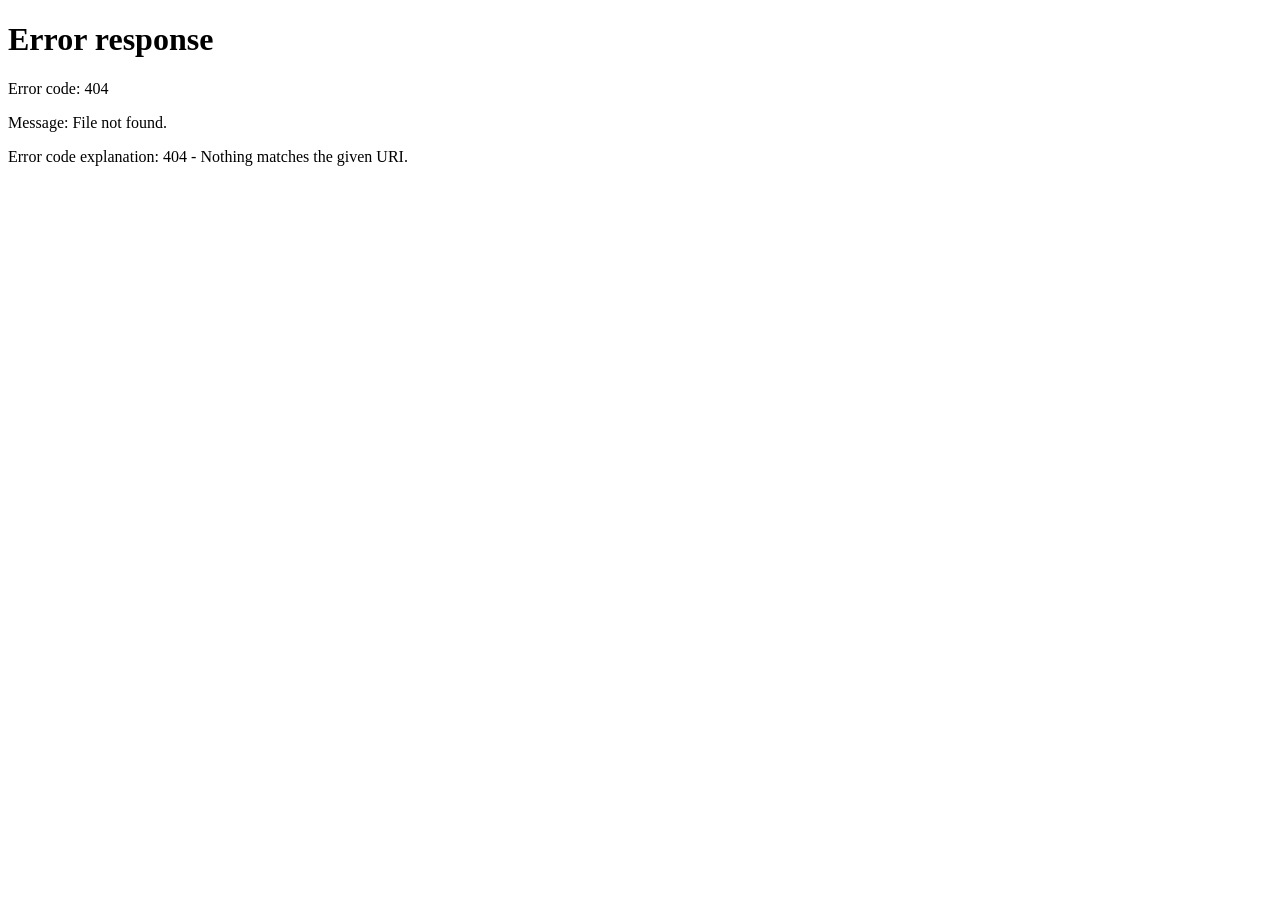
==== application-detail.html @ 020fc17c "Latest user website updates" ====
<!DOCTYPE html>
<html lang="en">
<head>
    <meta charset="UTF-8"><meta name="viewport" content="width=device-width, initial-scale=1.0">
    <title>Application Detail — EduKar</title>
    <link rel="stylesheet" href="css/style.css">
    <link rel="stylesheet" href="https://cdnjs.cloudflare.com/ajax/libs/font-awesome/6.5.1/css/all.min.css">
    <style>
        .app-page { width:100% !important; padding:16px 16px 40px !important; box-sizing:border-box !important; max-width:100% !important; margin:0 !important; }
        .app-section { background:transparent !important; border:none !important; box-shadow:none !important; margin-bottom:6px !important; }
        .timeline-step { text-align:center; position:relative; z-index:2; flex:1; }
        .timeline-dot { width:38px; height:38px; border-radius:50%; display:flex; align-items:center; justify-content:center; margin:0 auto; font-size:13px; font-weight:900; transition:all .3s; }
        .timeline-label { font-size:10px; font-weight:700; margin-top:6px; }
        .doc-card { padding:20px; border-radius:14px; text-align:center; transition:all .2s; }
        .doc-card:hover { transform:translateY(-2px); }
        .info-row { display:flex; justify-content:space-between; align-items:center; padding:10px 0; border-bottom:1px solid #F1F5F9; font-size:13px; }
        .info-row:last-child { border-bottom:none; }
    </style>
</head>
<body>
<div class="app-page" id="content"><div class="page-loader"><div class="loader"></div></div></div>
<script src="js/config.js"></script>
<script src="js/dashboard-nav.js"></script>
<script src="js/application-detail.js"></script>
</body>
</html>
---- css/style.css ----
@import url('https://fonts.googleapis.com/css2?family=Inter:wght@300;400;500;600;700;800;900&display=swap');

:root {
  --primary: #2E8B57; --primary-dark: #1C5E3D; --primary-light: #EAF7EE;
  --accent: #10B981; --navy: #0F172A; --slate-50: #F8FAFC; --slate-100: #F1F5F9;
  --slate-200: #E2E8F0; --slate-300: #CBD5E1; --slate-400: #94A3B8;
  --slate-500: #64748B; --slate-600: #475569; --slate-700: #334155;
  --slate-800: #1E293B; --red: #EF4444; --orange: #F97316; --radius: 16px;
  --shadow-sm: 0 1px 3px rgba(0,0,0,.06); --shadow-md: 0 4px 20px rgba(0,0,0,.08);
  --shadow-lg: 0 10px 40px rgba(0,0,0,.1); --transition: .3s cubic-bezier(.4,0,.2,1);
}

*, *::before, *::after { box-sizing: border-box; margin: 0; padding: 0; }
html { scroll-behavior: smooth; }
body { font-family: 'Inter', sans-serif; color: var(--slate-700); background: #fff; line-height: 1.6; -webkit-font-smoothing: antialiased; }
a { color: var(--primary); text-decoration: none; transition: color var(--transition); }
a:hover { color: var(--primary-dark); }
img { max-width: 100%; display: block; image-rendering: high-quality; -webkit-font-smoothing: antialiased; }
button { cursor: pointer; font-family: inherit; border: none; }
input, select, textarea { font-family: inherit; }

/* === UTILITY === */
.container { max-width: 1200px; margin: 0 auto; padding: 0 24px; }
.section { padding: 80px 0; }
.section--gray { background: var(--slate-50); }
.text-center { text-align: center; }
.hidden { display: none !important; }
.page-wrap { padding-top: 24px; padding-bottom: 60px; min-height: calc(100vh - 72px); }

/* === SEARCH BAR === */
.search-bar { position: relative; }
.search-bar__icon { position: absolute; left: 18px; top: 50%; transform: translateY(-50%); color: var(--slate-400); font-size: 16px; pointer-events: none; z-index: 1; }
.search-bar input { width: 100%; padding: 16px 20px 16px 48px; border: 2px solid var(--slate-200); border-radius: 14px; font-size: 15px; font-weight: 500; color: var(--navy); background: #fff; transition: all var(--transition); outline: none; }
.search-bar input:focus { border-color: var(--primary); box-shadow: 0 0 0 4px rgba(46,139,87,.1); }
.search-bar input::placeholder { color: var(--slate-400); font-weight: 500; }

/* === PAGE LOADER === */
.page-loader { display: flex; align-items: center; justify-content: center; padding: 60px; grid-column: 1 / -1; }
.loader { width: 40px; height: 40px; border: 4px solid var(--slate-200); border-top-color: var(--primary); border-radius: 50%; animation: spin .8s linear infinite; }

/* === ANIMATIONS === */
.fade-in { opacity: 0; transform: translateY(20px); transition: opacity .6s ease, transform .6s ease; }
.fade-in.visible { opacity: 1; transform: translateY(0); }
.slide-left { opacity: 0; transform: translateX(-30px); transition: all .6s ease; }
.slide-left.visible { opacity: 1; transform: translateX(0); }
.slide-right { opacity: 0; transform: translateX(30px); transition: all .6s ease; }
.slide-right.visible { opacity: 1; transform: translateX(0); }
.scale-in { opacity: 0; transform: scale(.9); transition: all .5s ease; }
.scale-in.visible { opacity: 1; transform: scale(1); }
.stagger-1 { transition-delay: .1s; }
.stagger-2 { transition-delay: .2s; }
.stagger-3 { transition-delay: .3s; }
.stagger-4 { transition-delay: .4s; }
.stagger-5 { transition-delay: .5s; }
@keyframes spin { to { transform: rotate(360deg); } }
@keyframes float { 0%,100% { transform: translateY(0); } 50% { transform: translateY(-10px); } }
@keyframes pulse { 0%,100% { opacity: 1; } 50% { opacity: .7; } }
@keyframes shimmer { 0% { background-position: -200% 0; } 100% { background-position: 200% 0; } }

/* === TOAST === */
.toast { position: fixed; bottom: 30px; left: 50%; transform: translateX(-50%) translateY(80px); padding: 14px 28px; border-radius: 12px; color: #fff; font-weight: 700; font-size: 14px; z-index: 9999; opacity: 0; transition: all .4s ease; pointer-events: none; }
.toast.show { opacity: 1; transform: translateX(-50%) translateY(0); }
.toast--success { background: var(--primary); }
.toast--error { background: var(--red); }

/* === NAVBAR === */
.navbar { position: fixed; top: 0; left: 0; right: 0; z-index: 1000; transition: all var(--transition); }
.navbar::before { content: ''; position: absolute; inset: 0; background: rgba(255,255,255,.98); border-bottom: 1px solid rgba(226,232,240,.6); z-index: -1; transition: all var(--transition); }
.navbar.scrolled::before { box-shadow: var(--shadow-md); }
.navbar__inner { display: flex; align-items: center; justify-content: space-between; padding: 14px 24px; max-width: 1200px; margin: 0 auto; }
.navbar__logo { display: flex; align-items: center; gap: 10px; font-weight: 900; font-size: 20px; color: var(--navy); }
.navbar__logo-icon { width: 38px; height: 38px; background: linear-gradient(135deg, var(--primary), var(--accent)); border-radius: 10px; display: flex; align-items: center; justify-content: center; color: #fff; font-size: 18px; }
.navbar__links { display: flex; align-items: center; gap: 28px; list-style: none; }
.navbar__links a { color: var(--slate-600); font-weight: 600; font-size: 14px; position: relative; transition: all var(--transition); }
.navbar__links a:hover, .navbar__links a.active { color: var(--primary); }
.navbar__links a::after { content: ''; position: absolute; bottom: -4px; left: 0; width: 0; height: 2px; background: var(--primary); border-radius: 2px; transition: width var(--transition); }
.navbar__links a:hover::after, .navbar__links a.active::after { width: 100%; }
.navbar__actions { display: flex; gap: 10px; align-items: center; }
.navbar__hamburger { display: none; background: none; border: none; font-size: 24px; color: var(--navy); }

/* === BUTTONS === */
.btn { display: inline-flex; align-items: center; gap: 8px; padding: 12px 28px; border-radius: 12px; font-weight: 700; font-size: 14px; transition: all var(--transition); }
.btn--primary { background: var(--primary); color: #fff; }
.btn--primary:hover { background: var(--primary-dark); transform: translateY(-2px); box-shadow: 0 8px 25px rgba(46,139,87,.3); }
.btn--outline { background: transparent; color: var(--primary); border: 2px solid var(--primary); }
.btn--outline:hover { background: var(--primary); color: #fff; }
.btn--ghost { background: transparent; color: var(--slate-600); }
.btn--ghost:hover { background: var(--slate-100); }
.btn--sm { padding: 8px 18px; font-size: 13px; border-radius: 10px; }
.btn--lg { padding: 16px 36px; font-size: 16px; }
.btn--full { width: 100%; justify-content: center; }
.btn--danger { background: var(--red); color: #fff; }
.btn:disabled { opacity: .5; pointer-events: none; }

/* === HERO === */
.hero { min-height: 90vh; height: auto; padding-top: 120px; padding-bottom: 80px; display: flex; align-items: center; background: linear-gradient(135deg, var(--navy) 0%, #1a3a2a 50%, var(--primary-dark) 100%); position: relative; overflow: hidden; }
.hero::before { content: ''; position: absolute; top: -50%; right: -30%; width: 800px; height: 800px; background: radial-gradient(circle, rgba(46,139,87,.15) 0%, transparent 70%); }
.hero::after { content: ''; position: absolute; bottom: -30%; left: -20%; width: 600px; height: 600px; background: radial-gradient(circle, rgba(16,185,129,.1) 0%, transparent 70%); }
.hero__content { position: relative; z-index: 2; max-width: 640px; }
.hero__badge { display: inline-flex; align-items: center; gap: 8px; padding: 8px 16px; background: rgba(46,139,87,.2); border: 1px solid rgba(46,139,87,.3); border-radius: 100px; color: var(--accent); font-weight: 700; font-size: 13px; margin-bottom: 24px; animation: pulse 3s ease infinite; }
.hero__title { font-size: clamp(36px, 5vw, 56px); font-weight: 900; color: #fff; line-height: 1.1; margin-bottom: 20px; }
.hero__title span { background: linear-gradient(135deg, var(--accent), #6EE7B7); -webkit-background-clip: text; -webkit-text-fill-color: transparent; }
.hero__subtitle { font-size: 18px; color: var(--slate-400); line-height: 1.7; margin-bottom: 36px; }
.hero__actions { display: flex; gap: 16px; flex-wrap: wrap; }
.hero__stats { display: flex; gap: 48px; margin-top: 56px; }
.hero__stat-num { font-size: 32px; font-weight: 900; color: #fff; }
.hero__stat-label { font-size: 13px; color: var(--slate-400); font-weight: 600; }

/* === SECTION HEADER === */
.section-header { margin-bottom: 48px; }
.section-header h2 { font-size: 32px; font-weight: 900; color: var(--navy); margin-bottom: 8px; }
.section-header p { color: var(--slate-500); font-size: 16px; }
.section-header--between { display: flex; justify-content: space-between; align-items: center; flex-wrap: wrap; gap: 16px; }

/* === CARDS === */
.card { background: #fff; border: 1px solid var(--slate-200); border-radius: var(--radius); overflow: hidden; transition: all var(--transition); }
.card:hover { border-color: var(--primary); box-shadow: var(--shadow-lg); transform: translateY(-6px); }
.card__img { width: 100%; height: 200px; object-fit: cover; background: var(--slate-100); transition: transform .5s ease; }
.card:hover .card__img { transform: scale(1.05); }
.card__img-wrap { overflow: hidden; }
.card__body { padding: 20px; }
.card__tag { display: inline-block; padding: 4px 12px; background: var(--primary-light); color: var(--primary); font-size: 11px; font-weight: 800; border-radius: 6px; text-transform: uppercase; letter-spacing: .5px; margin-bottom: 10px; }
.card__title { font-size: 17px; font-weight: 800; color: var(--navy); margin-bottom: 8px; line-height: 1.3; }
.card__meta { display: flex; align-items: center; gap: 6px; font-size: 13px; color: var(--slate-500); margin-bottom: 6px; }
.card__desc { font-size: 14px; color: var(--slate-500); line-height: 1.5; margin-bottom: 16px; }

/* === ST-CARD (Uniform University/Scholarship Cards) === */
.st-card { display: flex; flex-direction: column; background: #fff; border: 1px solid var(--slate-200); border-radius: var(--radius); overflow: hidden; transition: all var(--transition); }
.st-card:hover { border-color: var(--primary); box-shadow: var(--shadow-lg); transform: translateY(-6px); }
.st-card__img { width: 100%; height: 180px; overflow: hidden; background: var(--slate-100); flex-shrink: 0; }
.st-card__img img { width: 100%; height: 100%; object-fit: cover; object-position: center; transition: transform .5s ease; display: block; }
.st-card:hover .st-card__img img { transform: scale(1.05); }
.st-card__body { padding: 16px 18px; flex: 1; display: flex; flex-direction: column; }
.st-card__tag { display: inline-block; padding: 3px 10px; background: var(--primary-light); color: var(--primary); font-size: 10px; font-weight: 800; border-radius: 6px; text-transform: uppercase; letter-spacing: .5px; margin-bottom: 8px; align-self: flex-start; }
.st-card__title { font-size: 15px; font-weight: 800; color: var(--navy); line-height: 1.35; margin-bottom: 10px; word-wrap: break-word; overflow-wrap: break-word; }
.st-card__info { display: flex; align-items: center; gap: 7px; font-size: 12px; color: var(--slate-600); margin-bottom: 5px; font-weight: 600; }
.st-card__info i { width: 14px; text-align: center; flex-shrink: 0; }
.st-card__deadline { color: var(--red); font-weight: 800; }
.st-card__deadline i { color: var(--red); }
.st-card__fee { color: #16A34A; font-weight: 800; }
.st-card__fee i { color: #16A34A; }
.st-card__action { padding: 12px 18px; text-align: center; font-weight: 800; font-size: 13px; color: #fff; background: var(--primary); border-top: 1px solid var(--slate-200); transition: background var(--transition); flex-shrink: 0; }
.st-card:hover .st-card__action { background: var(--primary-dark); }

/* === GRID === */
.grid { display: grid; gap: 24px; }
.grid--2 { grid-template-columns: repeat(auto-fill, minmax(340px, 1fr)); }
.grid--3 { grid-template-columns: repeat(auto-fill, minmax(300px, 1fr)); }
.grid--4 { grid-template-columns: repeat(auto-fill, minmax(260px, 1fr)); }

/* === FORM === */
.form-group { margin-bottom: 20px; }
.form-group label { display: block; font-weight: 700; font-size: 14px; color: var(--slate-700); margin-bottom: 8px; }
.form-input { width: 100%; padding: 14px 18px; border: 2px solid var(--slate-200); border-radius: 12px; font-size: 15px; background: var(--slate-50); transition: all var(--transition); outline: none; }
.form-input:focus { border-color: var(--primary); background: #fff; box-shadow: 0 0 0 4px rgba(46,139,87,.1); }

/* === AUTH === */
.auth-wrap { min-height: 100vh; display: flex; align-items: center; justify-content: center; background: linear-gradient(135deg, var(--navy) 0%, var(--primary-dark) 100%); padding: 24px; position: relative; overflow: hidden; }
.auth-wrap::before { content: ''; position: absolute; top: -20%; right: -10%; width: 500px; height: 500px; background: radial-gradient(circle, rgba(46,139,87,.2), transparent 70%); animation: float 8s ease-in-out infinite; }
.auth-card { background: #fff; border-radius: 24px; padding: 48px; width: 100%; max-width: 460px; box-shadow: var(--shadow-lg); position: relative; z-index: 2; }
.auth-card h1 { font-size: 28px; font-weight: 900; color: var(--navy); margin-bottom: 8px; }
.auth-card p { color: var(--slate-500); margin-bottom: 32px; }

/* === BANNER SLIDER === */
.banner-slider { position: relative; border-radius: 24px; overflow: hidden; box-shadow: var(--shadow-lg); background: var(--slate-100); }
.banner-slider__track { display: flex; will-change: transform; transition: transform .7s cubic-bezier(.25,.1,.25,1); }
.banner-slider__slide { min-width: 100%; position: relative; flex-shrink: 0; }
.banner-slider__slide img { width: 100%; height: 400px; object-fit: cover; object-position: center; image-rendering: high-quality; display: block; }
.banner-slider__caption { position: absolute; bottom: 0; left: 0; right: 0; padding: 24px 28px; background: linear-gradient(to top, rgba(0,0,0,.7), transparent); color: #fff; font-weight: 800; font-size: 20px; }
.banner-slider__dots { display: flex; justify-content: center; gap: 8px; margin-top: 20px; }
.banner-slider__dot { width: 10px; height: 10px; border-radius: 5px; background: var(--slate-300); border: none; cursor: pointer; transition: all var(--transition); }
.banner-slider__dot.active { width: 28px; background: var(--primary); }

/* === SEARCH === */
.search-bar { position: relative; max-width: 500px; }
.search-bar input { width: 100%; padding: 16px 20px 16px 52px; border: 2px solid var(--slate-200); border-radius: 16px; font-size: 15px; background: #fff; outline: none; transition: all var(--transition); }
.search-bar input:focus { border-color: var(--primary); box-shadow: 0 0 0 4px rgba(46,139,87,.1); }
.search-bar__icon { position: absolute; left: 18px; top: 50%; transform: translateY(-50%); color: var(--slate-400); font-size: 18px; }

/* === DETAIL PAGE (PREMIUM LANDSCAPE) === */
.detail-hero { height: 360px; background-size: cover; background-position: center; position: relative; border-radius: 24px; overflow: hidden; margin-bottom: 32px; }
.detail-hero::after { content: ''; position: absolute; inset: 0; background: linear-gradient(to top, rgba(0,0,0,.65), transparent 60%); }
.detail-hero__content { position: absolute; bottom: 0; left: 0; right: 0; padding: 32px; z-index: 2; }
.detail-section { background: #fff; border: 1px solid rgba(226,232,240,.6); border-radius: 20px; padding: 28px; margin-bottom: 24px; box-shadow: 0 4px 20px rgba(0,0,0,.03); transition: all .4s cubic-bezier(.4,0,.2,1); position: relative; overflow: hidden; }
.detail-section:hover { box-shadow: 0 10px 40px rgba(0,0,0,.08); transform: translateY(-2px); border-color: rgba(46,139,87,.2); }
.detail-section h3 { font-size: 17px; font-weight: 800; color: var(--navy); margin-bottom: 16px; display: flex; align-items: center; gap: 10px; }

/* Left Panel Sticky */
.left-panel-sticky { position: sticky; top: 100px; }

/* Premium Hero Image inside card */
.hero-image-wrap { width: 100%; height: 240px; overflow: hidden; position: relative; border-radius: 20px 20px 0 0; }
.hero-image-wrap img { width: 100%; height: 100%; object-fit: cover; transition: transform .6s ease; }
.detail-section:hover .hero-image-wrap img { transform: scale(1.05); }

/* Premium Info Rows */
.premium-info-row { display: flex; justify-content: space-between; align-items: center; padding: 12px 16px; border-radius: 12px; font-size: 13px; transition: background .3s; }
.premium-info-row:hover { background: var(--slate-50); }
.premium-info-label { color: var(--slate-500); font-weight: 600; display: flex; align-items: center; gap: 8px; }
.premium-info-value { font-weight: 800; color: var(--navy); }

/* About Section */
.about-text { color: var(--slate-600); line-height: 1.8; font-size: 14px; display: -webkit-box; -webkit-line-clamp: 3; -webkit-box-orient: vertical; overflow: hidden; }
.about-text.expanded { -webkit-line-clamp: unset; }
.see-more-btn { background: none; color: var(--primary); font-weight: 800; font-size: 13px; padding: 6px 12px; border-radius: 8px; margin-top: 8px; background: var(--primary-light); transition: all .3s; }
.see-more-btn:hover { background: var(--primary); color: #fff; transform: translateY(-1px); }

/* Premium Expandable Sections (Accordions) */
.exp-section { background: transparent; border: none; border-radius: 12px; overflow: hidden; transition: all .25s ease; margin-bottom: 2px; box-shadow: none; }
.exp-section:hover { box-shadow: none; border-color: transparent; transform: none; }
.exp-header { display: flex; align-items: center; gap: 12px; padding: 14px 18px; cursor: pointer; transition: all .2s ease; user-select: none; background: #fff; border: none; }
.exp-header:hover { background: #F8FAFC; }
.exp-header .icon { font-size: 16px; color: var(--primary); width: 36px; height: 36px; border-radius: 10px; background: var(--primary-light); display: flex; align-items: center; justify-content: center; flex-shrink: 0; transition: all .2s; }
.exp-header:hover .icon { background: var(--primary); color: #fff; }
.exp-header h3 { flex: 1; font-size: 15px; font-weight: 800; color: var(--navy); margin: 0; }
.exp-header .arrow { color: var(--slate-400); font-size: 12px; transition: transform .3s ease; flex-shrink: 0; width: 28px; height: 28px; border-radius: 50%; background: var(--slate-50); display: flex; align-items: center; justify-content: center; }
.exp-header.open .arrow { transform: rotate(180deg); background: var(--primary); color: #fff; }
.exp-header.open { background: #fff; border-bottom: none; }
.exp-body { max-height: 0; overflow: hidden; transition: max-height .3s ease; background: #fafbfc; }
.exp-body.open { max-height: 350px; overflow-y: auto; }
.exp-body::-webkit-scrollbar { width: 5px; }
.exp-body::-webkit-scrollbar-track { background: #f1f1f1; border-radius: 4px; }
.exp-body::-webkit-scrollbar-thumb { background: #CBD5E1; border-radius: 4px; }
.exp-body::-webkit-scrollbar-thumb:hover { background: #94A3B8; }
.exp-body__inner { padding: 16px 18px; }

/* Apply Bar (Glassmorphic) */
.apply-bar { position: fixed; bottom: 0; left: 0; right: 0; background: rgba(255,255,255,.98); border-top: none; z-index: 100; box-shadow: 0 -4px 20px rgba(0,0,0,.05); padding: 12px 0; }
.apply-bar__inner { display: flex; align-items: center; gap: 16px; padding: 0 20px; }
.apply-bar__inner .btn { border-radius: 12px; padding: 12px 36px; font-weight: 800; font-size: 14px; box-shadow: 0 6px 20px rgba(249,115,22,.25); transition: all .2s; }
.apply-bar__inner .btn:hover { transform: translateY(-2px); box-shadow: 0 8px 25px rgba(249,115,22,.35); }

/* Apply Overlay (loading/success modal) */
.apply-overlay { position: fixed; inset: 0; background: rgba(15,23,42,.8); z-index: 9998; display: flex; align-items: center; justify-content: center; opacity: 0; pointer-events: none; transition: all .3s ease; }
.apply-overlay.show { opacity: 1; pointer-events: all; }
.apply-dialog { background: #fff; border-radius: 24px; padding: 48px; text-align: center; max-width: 380px; width: 90%; box-shadow: var(--shadow-lg); }
.apply-dialog h4 { font-size: 20px; font-weight: 900; color: var(--navy); margin: 16px 0 8px; }
.apply-dialog p { color: var(--slate-500); font-size: 14px; }
.apply-dialog .spinner { width: 48px; height: 48px; border: 4px solid var(--slate-200); border-top-color: var(--primary); border-radius: 50%; animation: spin 1s linear infinite; margin: 0 auto; }
.apply-dialog .success-icon { font-size: 56px; color: var(--accent); animation: scale-in .4s ease; }

/* Detail page responsive */
@media (max-width: 900px) {
  .detail-page-grid { flex-direction: column !important; }
  .left-panel-sticky { position: relative; top: 0; width: 100% !important; min-width: unset !important; }
}

/* === QUICK STATS === */
.quick-stat { padding: 24px; border-radius: 20px; text-align: center; transition: all var(--transition); }
.quick-stat:hover { transform: translateY(-4px); }
.quick-stat__icon { width: 56px; height: 56px; border-radius: 16px; display: flex; align-items: center; justify-content: center; margin: 0 auto 14px; font-size: 24px; }
.quick-stat__num { font-size: 28px; font-weight: 900; margin-bottom: 4px; }
.quick-stat__label { font-size: 13px; font-weight: 600; opacity: .8; }

/* === STATUS === */
.status { display: inline-flex; align-items: center; gap: 6px; padding: 6px 14px; border-radius: 8px; font-size: 12px; font-weight: 800; text-transform: uppercase; letter-spacing: .5px; }
.status--applied { background: #FFF7ED; color: var(--orange); }
.status--selected { background: #ECFDF5; color: var(--accent); }
.status--rejected { background: #FEF2F2; color: var(--red); }
.status--test, .status--interview, .status--admit { background: var(--primary-light); color: var(--primary); }

/* === TABS === */
.tabs { display: flex; gap: 4px; border-bottom: 2px solid var(--slate-200); margin-bottom: 24px; }
.tab-btn { padding: 12px 20px; font-weight: 700; font-size: 14px; color: var(--slate-500); background: none; border: none; border-bottom: 2px solid transparent; margin-bottom: -2px; transition: all var(--transition); }
.tab-btn:hover { color: var(--primary); }
.tab-btn.active { color: var(--primary); border-bottom-color: var(--primary); }
.tab-content { display: none; }
.tab-content.active { display: block; }

/* === PROGRAM LIST === */
.prog-item { display: flex; justify-content: space-between; align-items: center; padding: 14px 16px; border: 1px solid var(--slate-200); border-radius: 12px; margin-bottom: 8px; transition: all var(--transition); cursor: pointer; }
.prog-item:hover { border-color: var(--primary); background: var(--primary-light); transform: translateX(4px); }
.prog-item.selected { border-color: var(--primary); background: var(--primary-light); }
.prog-item__name { font-weight: 700; font-size: 14px; color: var(--navy); }
.prog-item__dur { font-size: 12px; color: var(--slate-500); font-weight: 600; }
.prog-item__fee { font-weight: 800; color: var(--primary); font-size: 14px; }

/* === NOTIFICATION === */
.notif-item { display: flex; gap: 16px; padding: 18px 20px; border: 1px solid var(--slate-200); border-radius: 16px; margin-bottom: 12px; background: #fff; transition: all var(--transition); }
.notif-item:hover { box-shadow: var(--shadow-sm); transform: translateX(4px); }
.notif-item.unread { background: var(--primary-light); border-color: rgba(46,139,87,.2); }
.notif-item__icon { width: 46px; height: 46px; border-radius: 14px; background: var(--primary-light); display: flex; align-items: center; justify-content: center; flex-shrink: 0; font-size: 22px; }
.notif-item__title { font-weight: 700; font-size: 15px; color: var(--navy); margin-bottom: 4px; }
.notif-item__body { font-size: 13px; color: var(--slate-500); line-height: 1.4; }
.notif-item__time { font-size: 11px; color: var(--slate-400); font-weight: 600; margin-top: 6px; }

/* === EDU DOCS === */
.doc-field { display: flex; align-items: center; gap: 16px; padding: 16px 18px; border: 1px solid var(--slate-200); border-radius: 14px; margin-bottom: 10px; background: #fff; transition: all var(--transition); }
.doc-field:hover { border-color: var(--primary); transform: translateX(4px); }
.doc-field input[type="file"] { display: none; }

/* === FOOTER === */
.footer { background: var(--navy); color: var(--slate-400); padding: 60px 0 30px; }
.footer__grid { display: grid; grid-template-columns: 2fr 1fr 1fr 1fr; gap: 40px; margin-bottom: 40px; }
.footer__title { color: #fff; font-weight: 800; font-size: 15px; margin-bottom: 16px; }
.footer__link { display: block; color: var(--slate-400); font-size: 14px; margin-bottom: 10px; transition: color var(--transition); }
.footer__link:hover { color: var(--accent); }
.footer__bottom { border-top: 1px solid rgba(255,255,255,.08); padding-top: 24px; text-align: center; font-size: 13px; }

/* === LOADER === */
.loader { width: 36px; height: 36px; border: 3px solid var(--slate-200); border-top-color: var(--primary); border-radius: 50%; animation: spin .8s linear infinite; margin: 40px auto; }
.page-loader { display: flex; align-items: center; justify-content: center; min-height: 300px; }

/* === EMPTY STATE === */
.empty-state { text-align: center; padding: 60px 20px; }
.empty-state__icon { font-size: 64px; margin-bottom: 16px; opacity: .3; }
.empty-state__title { font-size: 18px; font-weight: 800; color: var(--slate-600); margin-bottom: 8px; }
.empty-state__desc { font-size: 14px; color: var(--slate-400); }

/* === LANDING PARTICLES === */
.hero-particles{position:absolute;inset:0;overflow:hidden;z-index:1}
.hero-particles span{position:absolute;width:6px;height:6px;background:rgba(110,231,183,.4);border-radius:50%;animation:particleFloat 8s infinite ease-in-out}
.hero-particles span:nth-child(2){width:4px;height:4px;left:20%;animation-delay:1s;animation-duration:10s}
.hero-particles span:nth-child(3){width:8px;height:8px;left:40%;animation-delay:2s;animation-duration:7s}
.hero-particles span:nth-child(4){width:3px;height:3px;left:60%;animation-delay:3s;animation-duration:9s}
.hero-particles span:nth-child(5){width:5px;height:5px;left:80%;animation-delay:0.5s;animation-duration:11s}
.hero-particles span:nth-child(6){width:7px;height:7px;left:90%;animation-delay:4s;animation-duration:6s}
@keyframes particleFloat{0%{transform:translateY(100vh) scale(0);opacity:0}10%{opacity:1}90%{opacity:1}100%{transform:translateY(-10vh) scale(1);opacity:0}}

/* === SLIDE UP ANIMATION === */
@keyframes slideUp{from{opacity:0;transform:translateY(40px)}to{opacity:1;transform:translateY(0)}}
.slide-up{animation:slideUp .8s ease forwards;opacity:0}

/* === TYPING CURSOR === */
.typing-cursor{display:inline-block;width:3px;height:1em;background:var(--accent);margin-left:4px;animation:blink 1s step-end infinite;vertical-align:text-bottom}
@keyframes blink{50%{opacity:0}}

/* === STATS COUNTER === */
.stat-counter{text-align:center;padding:32px 20px}
.stat-counter__num{font-size:42px;font-weight:900;background:linear-gradient(135deg,var(--primary),var(--accent));-webkit-background-clip:text;-webkit-text-fill-color:transparent;margin-bottom:4px}
.stat-counter__label{font-size:14px;color:var(--slate-500);font-weight:600}

/* === TESTIMONIAL === */
.testimonial-card{background:#fff;border:1px solid var(--slate-200);border-radius:20px;padding:32px;transition:all .4s ease;position:relative}
.testimonial-card:hover{transform:translateY(-8px);box-shadow:0 20px 50px rgba(0,0,0,.1);border-color:var(--primary)}
.testimonial-card__stars{color:#F59E0B;font-size:14px;margin-bottom:12px}
.testimonial-card__text{color:var(--slate-600);font-size:14px;line-height:1.8;margin-bottom:20px;font-style:italic}
.testimonial-card__author{display:flex;align-items:center;gap:12px}
.testimonial-card__avatar{width:44px;height:44px;border-radius:50%;background:linear-gradient(135deg,var(--primary),var(--accent));display:flex;align-items:center;justify-content:center;color:#fff;font-weight:900;font-size:16px}
.testimonial-card__name{font-weight:800;font-size:14px;color:var(--navy)}
.testimonial-card__role{font-size:12px;color:var(--slate-400)}

/* === MARQUEE === */
.marquee-wrap{overflow:hidden;padding:24px 0;background:var(--slate-50);border-top:1px solid var(--slate-200);border-bottom:1px solid var(--slate-200)}
.marquee-track{display:flex;gap:48px;animation:marqueeScroll 20s linear infinite;width:max-content}
.marquee-item{display:flex;align-items:center;gap:10px;font-weight:700;font-size:15px;color:var(--slate-400);white-space:nowrap}
.marquee-item i{color:var(--primary);font-size:20px}
@keyframes marqueeScroll{0%{transform:translateX(0)}100%{transform:translateX(-50%)}}

/* === FAQ === */
.faq-item{background:#fff;border:1px solid var(--slate-200);border-radius:16px;margin-bottom:12px;overflow:hidden;transition:all .3s}
.faq-item:hover{border-color:var(--primary)}
.faq-q{padding:20px 24px;font-weight:800;font-size:15px;color:var(--navy);cursor:pointer;display:flex;justify-content:space-between;align-items:center}
.faq-q i{color:var(--primary);transition:transform .3s}
.faq-item.open .faq-q i{transform:rotate(180deg)}
.faq-a{max-height:0;overflow:hidden;transition:max-height .4s ease}
.faq-item.open .faq-a{max-height:200px}
.faq-a p{padding:0 24px 20px;color:var(--slate-500);font-size:14px;line-height:1.8}

/* === GLOBAL OVERFLOW PREVENTION === */
html, body { overflow-x: hidden; max-width: 100vw; }
.container { overflow-wrap: break-word; word-wrap: break-word; }

/* === MOBILE NAV ANIMATION === */
@keyframes navLinkFade { from { opacity: 0; transform: translateY(16px); } to { opacity: 1; transform: translateY(0); } }
.navbar__links.open li { animation: navLinkFade .4s ease forwards; }
.navbar__links.open li:nth-child(1) { animation-delay: .05s; }
.navbar__links.open li:nth-child(2) { animation-delay: .1s; }
.navbar__links.open li:nth-child(3) { animation-delay: .15s; }
.navbar__links.open li:nth-child(4) { animation-delay: .2s; }
.navbar__links.open li:nth-child(5) { animation-delay: .25s; }
.navbar__links.open li:nth-child(6) { animation-delay: .3s; }

/* === RESPONSIVE — TABLET (1024px) === */
@media (max-width: 1024px) {
  .container { padding: 0 20px; }
  .grid--4 { grid-template-columns: repeat(2, 1fr); }
  .hero__content { max-width: 540px; }
  .hero__stats { gap: 24px; flex-wrap: wrap; }
  .footer__grid { grid-template-columns: 1fr 1fr; gap: 32px; }
  .section { padding: 60px 0; }
  .section-header h2 { font-size: 28px; }
  .banner-slider__slide img { height: 320px; }
  .quick-stat { padding: 20px 16px; }
  .quick-stat__num { font-size: 24px; }
}

/* === RESPONSIVE — MOBILE (768px) === */
@media (max-width: 768px) {
  /* ── MODERN SIDE-DRAWER MOBILE MENU ── */
  .navbar__links {
    display: flex !important; position: fixed !important; top: 73px !important; right: 0 !important; bottom: 0 !important; left: auto !important;
    width: 280px !important; max-width: 85vw !important; background: #fff !important;
    flex-direction: column !important; justify-content: flex-start !important; align-items: stretch !important;
    gap: 8px !important; z-index: 999 !important; padding: 24px 20px !important; list-style: none !important;
    transform: translateX(100%) !important; transition: transform .3s cubic-bezier(0.4, 0, 0.2, 1) !important;
    box-shadow: -10px 10px 40px rgba(0,0,0,.15) !important; border-left: 1px solid rgba(226,232,240,.6) !important;
  }
  .navbar__links.open { transform: translateX(0) !important; }
  .navbar__links li { opacity: 1 !important; width: 100%; text-align: left; animation: none !important; }
  .navbar__links a { font-size: 16px !important; font-weight: 700 !important; color: var(--navy) !important; display: block !important; padding: 14px 16px !important; border-radius: 12px !important; transition: all .2s ease; background: var(--slate-50) !important; }
  .navbar__links a:hover, .navbar__links a.active { background: var(--primary-light) !important; color: var(--primary) !important; transform: translateX(4px); }
  .navbar__links a::after { display: none !important; }
  .navbar__hamburger { display: flex; align-items: center; justify-content: center; z-index: 10001; width: 40px; height: 40px; border-radius: 10px; background: var(--slate-50); transition: all .2s; position: relative; }
  .navbar__hamburger:hover { background: var(--slate-200); }
  .navbar__actions { gap: 6px; margin-left: auto; margin-right: 12px; }
  .navbar__actions .btn { padding: 8px 14px; font-size: 12px; }
  .navbar__inner { padding: 10px 16px; }
  .hero { min-height: 75vh; padding: 100px 16px 60px 16px; }
  .hero__title { font-size: 28px; }
  .hero__subtitle { font-size: 14px; margin-bottom: 24px; line-height: 1.6; }
  .hero__stats { gap: 12px; flex-direction: column; margin-top: 32px !important; }
  .hero__actions { flex-direction: column; gap: 10px; }
  .hero__actions .btn { width: 100%; justify-content: center; }
  .grid--2, .grid--3 { grid-template-columns: 1fr; }
  .grid--4 { grid-template-columns: repeat(2, 1fr); gap: 12px; }
  .section { padding: 40px 0; }
  .section-header h2 { font-size: 22px; }
  .section-header p { font-size: 13px; }
  .section-header { margin-bottom: 24px; }
  .container { padding: 0 16px; }
  .page-wrap { padding-top: 16px; padding-bottom: 40px; }
  .banner-slider__slide img { height: 200px; }
  .banner-slider__caption { font-size: 14px; padding: 14px 16px; }
  .banner-slider { border-radius: 16px; }
  .search-bar { max-width: 100%; }
  .search-bar input { padding: 14px 16px 14px 42px; font-size: 14px; border-radius: 12px; }
  .form-input { padding: 12px 14px; font-size: 14px; border-radius: 10px; }
  .form-group { margin-bottom: 14px; }
  .form-group label { font-size: 13px; }
  .btn { padding: 10px 20px; font-size: 13px; border-radius: 10px; }
  .btn--lg { padding: 14px 28px; font-size: 14px; }
  .btn--sm { padding: 7px 14px; font-size: 12px; }
  .card { border-radius: 14px; }
  .card:hover { transform: translateY(-3px); }
  .card__body { padding: 16px; }
  .card__title { font-size: 15px; }
  .st-card { border-radius: 14px; }
  .st-card:hover { transform: translateY(-3px); }
  .st-card__img { height: 150px; }
  .st-card__body { padding: 14px; }
  .st-card__title { font-size: 14px; }
  .st-card__info { font-size: 11px; }
  .st-card__action { padding: 10px 14px; font-size: 12px; }
  .quick-stat { padding: 16px 12px; border-radius: 14px; }
  .quick-stat__icon { width: 42px; height: 42px; border-radius: 12px; font-size: 18px; margin-bottom: 10px; }
  .quick-stat__num { font-size: 22px; }
  .quick-stat__label { font-size: 11px; }
  .stat-counter { padding: 20px 12px; }
  .stat-counter__num { font-size: 30px; }
  .stat-counter__label { font-size: 12px; }
  .detail-hero { height: 200px; border-radius: 14px; margin-bottom: 16px; }
  .detail-section { padding: 18px 14px; border-radius: 14px; margin-bottom: 14px; }
  .detail-section:hover { transform: none; }
  .detail-section h3 { font-size: 14px; gap: 8px; }
  .hero-image-wrap { height: 180px; border-radius: 14px 14px 0 0; }
  .premium-info-row { padding: 10px 12px; font-size: 12px; }
  .exp-header { padding: 12px 14px; }
  .exp-header h3 { font-size: 13px; }
  .exp-header .icon { width: 30px; height: 30px; font-size: 13px; }
  .exp-header .arrow { width: 24px; height: 24px; font-size: 10px; }
  .exp-body__inner { padding: 12px 14px; }
  .apply-bar__inner { padding: 0 16px; }
  .apply-bar__inner .btn { padding: 10px 20px; font-size: 13px; flex: 1; }
  .tabs { gap: 2px; overflow-x: auto; -webkit-overflow-scrolling: touch; scrollbar-width: none; }
  .tabs::-webkit-scrollbar { display: none; }
  .tab-btn { padding: 10px 14px; font-size: 13px; white-space: nowrap; flex-shrink: 0; }
  .prog-item { padding: 10px 12px; border-radius: 10px; }
  .prog-item__name { font-size: 12px; }
  .notif-item { padding: 14px 16px; gap: 12px; border-radius: 14px; }
  .notif-item:hover { transform: none; }
  .notif-item__icon { width: 38px; height: 38px; border-radius: 10px; font-size: 16px; }
  .notif-item__title { font-size: 14px; }
  .notif-item__body { font-size: 12px; }
  .doc-field { padding: 14px; gap: 10px; border-radius: 12px; flex-wrap: wrap; }
  .auth-card { padding: 28px 20px; border-radius: 18px; }
  .testimonial-card { padding: 24px 20px; border-radius: 16px; }
  .testimonial-card:hover { transform: translateY(-4px); }
  .testimonial-card__text { font-size: 13px; }
  .faq-item { border-radius: 12px; }
  .faq-q { padding: 16px; font-size: 14px; }
  .faq-a p { padding: 0 16px 14px; font-size: 13px; }
  .footer { padding: 36px 0 20px; }
  .footer__grid { grid-template-columns: 1fr; gap: 20px; }
  .footer__title { font-size: 14px; margin-bottom: 10px; }
  .footer__link { font-size: 13px; margin-bottom: 6px; }
  .footer__bottom { font-size: 11px; padding-top: 16px; }
  .apply-dialog { padding: 28px 20px; border-radius: 18px; }
  .apply-dialog h4 { font-size: 17px; }
  .marquee-item { font-size: 13px; gap: 8px; }
  .marquee-item i { font-size: 16px; }

  /* ── PAGE HEADINGS (inline style overrides) ── */
  .section-header h1 { font-size: 22px !important; }
  .section-header--between { flex-direction: column; align-items: flex-start !important; gap: 12px; }
  .section-header--between .btn { align-self: flex-start; }

  /* ── DETAIL PAGE GRID (landscape → stack) ── */
  .detail-page-grid { flex-direction: column !important; gap: 16px !important; }
  .detail-page-grid > div { width: 100% !important; min-width: unset !important; }
  .left-panel-sticky { position: relative !important; top: 0 !important; }

  /* ── APPLICATION DETAIL ── */
  .app-page { padding: 12px 12px 32px !important; }
  .timeline-dot { width: 32px; height: 32px; font-size: 11px; }
  .timeline-label { font-size: 9px; }
  .doc-card { padding: 14px; border-radius: 12px; }
  .info-row { font-size: 12px; padding: 8px 0; }

  /* ── HOME WELCOME BAR ── */
  .fade-in[style*="border-radius:24px"] { padding: 24px 20px !important; border-radius: 18px !important; }
  .fade-in[style*="border-radius:24px"] h1 { font-size: 22px !important; }
  .fade-in[style*="border-radius:24px"] p { font-size: 13px !important; }

  /* ── MY ACCOUNT ── */
  #avatar { width: 60px !important; height: 60px !important; font-size: 24px !important; }
  #dispName { font-size: 20px !important; }
}

/* === RESPONSIVE — SMALL MOBILE (480px) === */
@media (max-width: 480px) {
  .grid--4 { grid-template-columns: 1fr 1fr; gap: 8px; }
  .hero { min-height: 70vh; padding: 100px 16px 60px 16px; }
  .hero__title { font-size: 22px; }
  .hero__subtitle { font-size: 13px; }
  .hero__badge { font-size: 10px; padding: 5px 10px; }
  .navbar__logo { font-size: 16px; gap: 8px; }
  .navbar__logo-icon { width: 30px; height: 30px; border-radius: 8px; font-size: 14px; }
  .navbar__actions .btn { padding: 6px 10px; font-size: 11px; border-radius: 8px; }
  .navbar__hamburger { width: 36px; height: 36px; font-size: 20px; }
  .banner-slider__slide img { height: 150px; }
  .banner-slider__caption { font-size: 12px; padding: 10px 14px; }
  .banner-slider { border-radius: 12px; }
  .quick-stat { padding: 12px 8px; border-radius: 12px; }
  .quick-stat__icon { width: 34px; height: 34px; font-size: 15px; margin-bottom: 6px; }
  .quick-stat__num { font-size: 18px; }
  .quick-stat__label { font-size: 9px; }
  .section-header h2 { font-size: 18px; }
  .section-header p { font-size: 12px; }
  .st-card__img { height: 120px; }
  .st-card__title { font-size: 13px; }
  .st-card__info { font-size: 10px; }
  .st-card__action { font-size: 11px; padding: 8px 12px; }
  .detail-section { padding: 14px 12px; border-radius: 12px; }
  .detail-section h3 { font-size: 13px; }
  .stat-counter__num { font-size: 26px; }
  .testimonial-card { padding: 20px 16px; }
  .footer__grid { gap: 16px; }
  .section-header h1 { font-size: 18px !important; }
  #avatar { width: 50px !important; height: 50px !important; font-size: 20px !important; }
  #dispName { font-size: 18px !important; }
  .timeline-dot { width: 28px; height: 28px; font-size: 10px; }
  .timeline-label { font-size: 8px; }
}
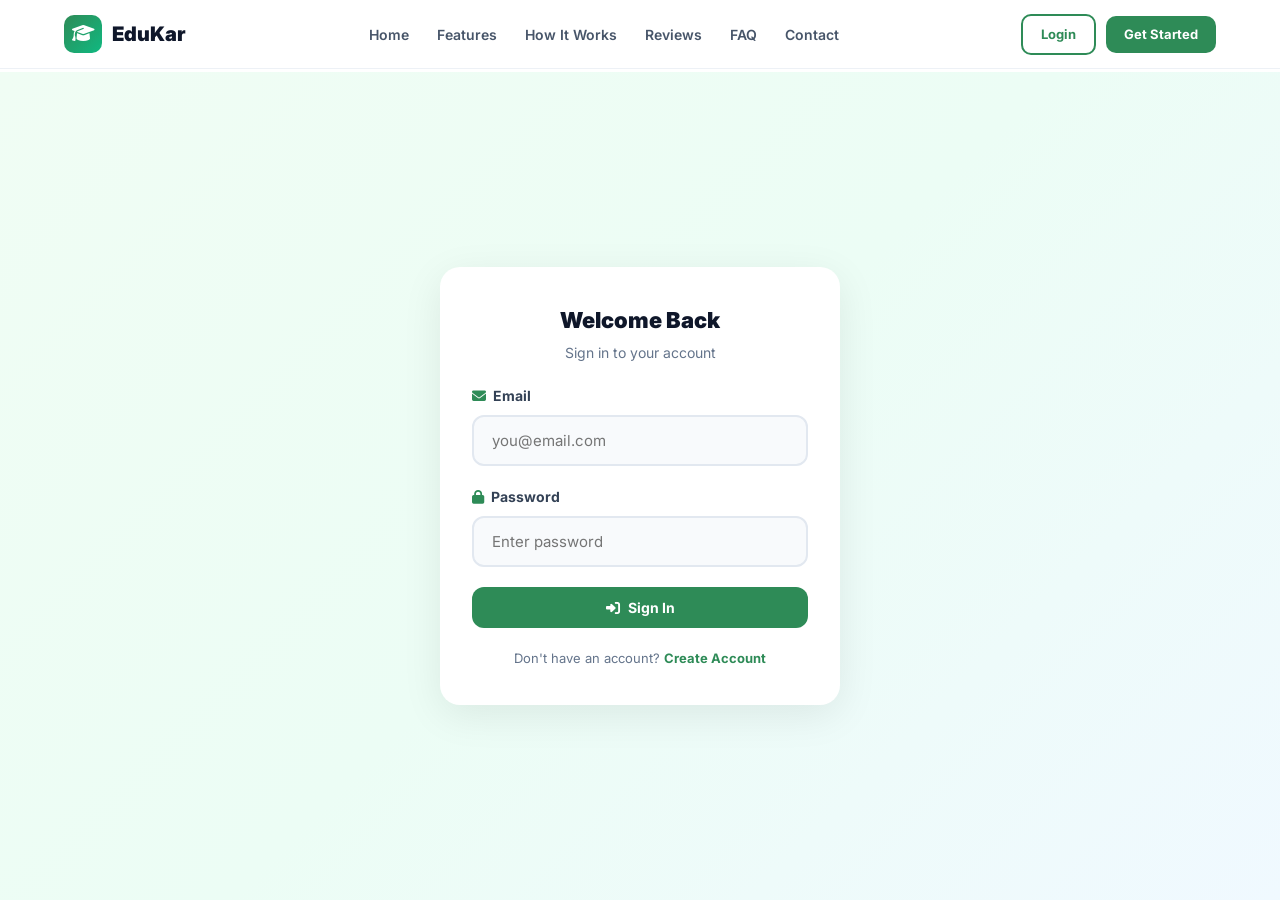
==== commit 4af6f360: "EduKar cPanel: API URL, autocomplete security, flash fix, .html links, htaccess" ====
--- a/application-detail.html
+++ b/application-detail.html
@@ -17,7 +17,7 @@
         .info-row:last-child { border-bottom:none; }
     </style>
 </head>
-<body>
+<body style="visibility:hidden; opacity:0;">
 <div class="app-page" id="content"><div class="page-loader"><div class="loader"></div></div></div>
 <script src="js/config.js"></script>
 <script src="js/dashboard-nav.js"></script>
--- a/css/style.css
+++ b/css/style.css
@@ -164,8 +164,8 @@
 /* === BANNER SLIDER === */
 .banner-slider { position: relative; border-radius: 24px; overflow: hidden; box-shadow: var(--shadow-lg); background: var(--slate-100); }
 .banner-slider__track { display: flex; will-change: transform; transition: transform .7s cubic-bezier(.25,.1,.25,1); }
-.banner-slider__slide { min-width: 100%; position: relative; flex-shrink: 0; }
-.banner-slider__slide img { width: 100%; height: 400px; object-fit: cover; object-position: center; image-rendering: high-quality; display: block; }
+.banner-slider__slide { min-width: 100%; position: relative; flex-shrink: 0; background: var(--slate-100); }
+.banner-slider__slide img { width: 100%; height: 350px; object-fit: cover; object-position: center; image-rendering: high-quality; display: block; margin: 0 auto; }
 .banner-slider__caption { position: absolute; bottom: 0; left: 0; right: 0; padding: 24px 28px; background: linear-gradient(to top, rgba(0,0,0,.7), transparent); color: #fff; font-weight: 800; font-size: 20px; }
 .banner-slider__dots { display: flex; justify-content: center; gap: 8px; margin-top: 20px; }
 .banner-slider__dot { width: 10px; height: 10px; border-radius: 5px; background: var(--slate-300); border: none; cursor: pointer; transition: all var(--transition); }
@@ -189,8 +189,8 @@
 .left-panel-sticky { position: sticky; top: 100px; }
 
 /* Premium Hero Image inside card */
-.hero-image-wrap { width: 100%; height: 240px; overflow: hidden; position: relative; border-radius: 20px 20px 0 0; }
-.hero-image-wrap img { width: 100%; height: 100%; object-fit: cover; transition: transform .6s ease; }
+.hero-image-wrap { width: 100%; height: 240px; overflow: hidden; position: relative; border-radius: 20px 20px 0 0; background: var(--slate-50); }
+.hero-image-wrap img { width: 100%; height: 100%; object-fit: contain; transition: transform .6s ease; }
 .detail-section:hover .hero-image-wrap img { transform: scale(1.05); }
 
 /* Premium Info Rows */
@@ -200,7 +200,7 @@
 .premium-info-value { font-weight: 800; color: var(--navy); }
 
 /* About Section */
-.about-text { color: var(--slate-600); line-height: 1.8; font-size: 14px; display: -webkit-box; -webkit-line-clamp: 3; -webkit-box-orient: vertical; overflow: hidden; }
+.about-text { color: var(--slate-600); line-height: 1.8; font-size: 14px; display: -webkit-box; -webkit-line-clamp: 6; -webkit-box-orient: vertical; overflow: hidden; }
 .about-text.expanded { -webkit-line-clamp: unset; }
 .see-more-btn { background: none; color: var(--primary); font-weight: 800; font-size: 13px; padding: 6px 12px; border-radius: 8px; margin-top: 8px; background: var(--primary-light); transition: all .3s; }
 .see-more-btn:hover { background: var(--primary); color: #fff; transform: translateY(-1px); }
